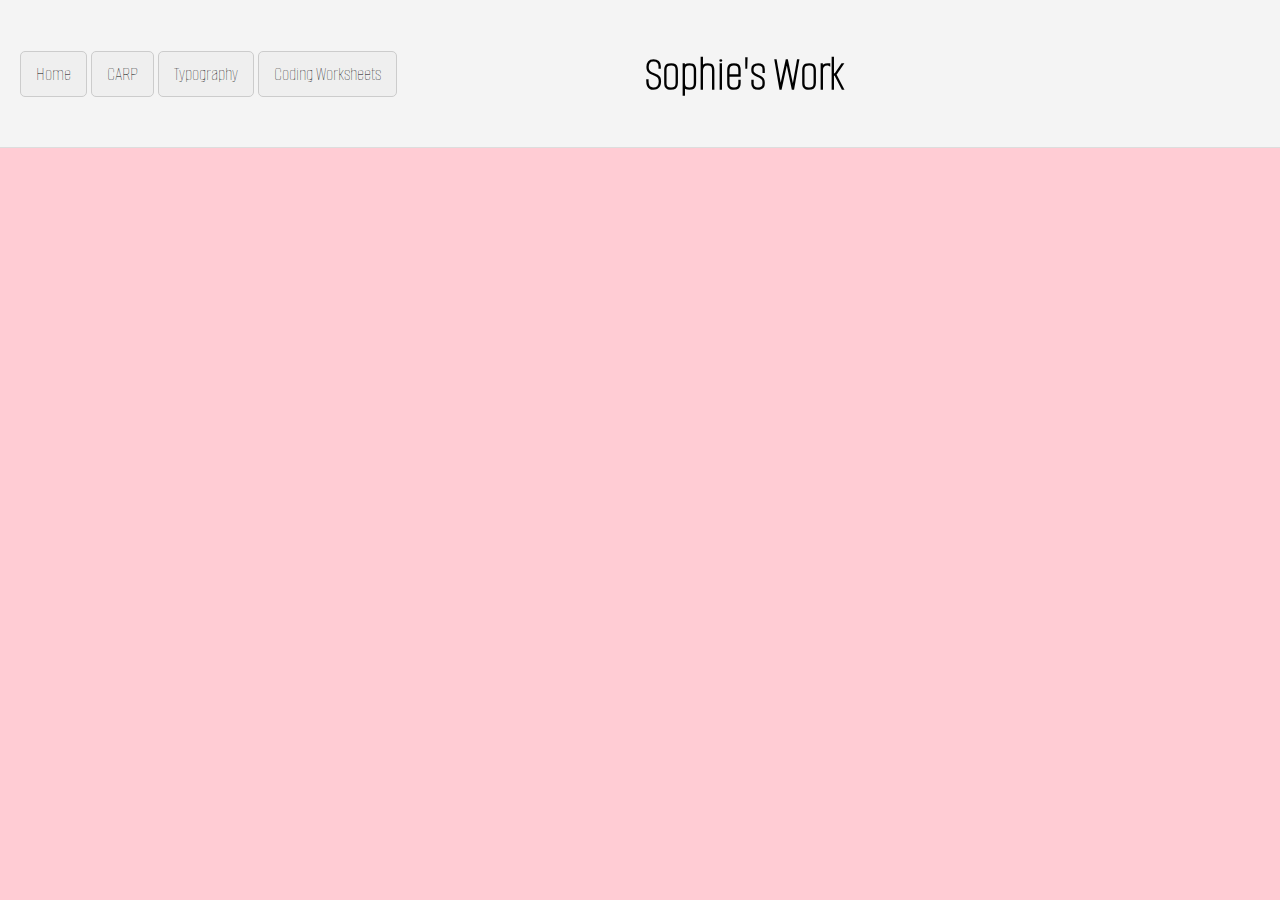
==== CARP.html @ 99b62e33 "working buttons" ====
<!DOCTYPE html>
<html lang="en">
<head>
    <meta charset="UTF-8">
    <meta name="viewport" content="width=device-width, initial-scale=1.0">
    <title>Document</title>
    <link rel="stylesheet" href="styles.css">
    
    <title>CARP Task</title>
</head>
<body>
    <header>
        <!-- Header banner -->
        <div>
    
            <div class="button-container">
                <button onclick="location.href='index.html'">Home</button>
                <button onclick="location.href='CARP.html'">CARP</button>
                <button onclick="location.href='Typography.html'">Typography</button>
                <button onclick="location.href='Codingsheets.html'">Coding Worksheets</button>
            </div>
    
            

        </div>
             <h1 class="title">Sophie's Work</h1>

       

    </header>




</body>
</html>
---- styles.css ----
@import url('https://fonts.googleapis.com/css2?family=Alumni+Sans+Pinstripe:ital@0;1&family=Comic+Neue:ital,wght@0,300;0,400;0,700;1,300;1,400;1,700&display=swap');
@import url('https://fonts.googleapis.com/css2?family=Alumni+Sans+Pinstripe:ital@0;1&family=Comic+Neue:ital,wght@0,300;0,400;0,700;1,300;1,400;1,700&family=Jaldi:wght@400;700&display=swap');

body{
    margin: 0;
    padding: 0;
    background-color: #ffccd4;
}


.title{
    text-align: center;
    font-family: 'Alumni Sans Pinstripe', sans-serif;
    font-size:50px;
    display:inline;
    padding-left:20%;

}

header{
    display: flex;
    align-items: center;
    position: relative;
    padding: 10px 20px;
    background-color: #f4f4f4;
    border-bottom: 1px solid #ddd;

}

.header-background{
    background-color: white;  
}

.head{
    margin-top:10px;
}

button{
    font-family:'Alumni Sans Pinstripe', sans-serif;
    font-style: bold;
    font-size: 20px;
    padding: 10px 15px;
    cursor: pointer;
    border: 1px solid #ccc;
    border-radius: 5px;
}

button:hover {
    background-color: #ADD8E6;
    transform: translateY(2px);
    
}

ul{
    display:flex;
}

.section-1{
    display:flex;
    margin-top:30px;
}

main{
    font-family:'Jaldi', 'sans-serif';
}

h2{
    font-size:30px;
    width:70%;
    text-align:center;

}

img{
    float:left;
    width:40%;
    margin-left:100px;
    margin-right:100px;
}

.summary-right{
    float:right;
    width:50%;
    margin-right:150px;
}

.section-2{
    display:flex;
    margin-top:30px;
}

.summary-left{
    float:left;
    width:50%;
    margin-left:150px;
}



p{
    text-indent:40px;
    font-size:20px;
}

.review{
    margin-left:150px;
    margin-right:150px;
}

h1{
    font-size:40px;
    text-align:center;
}
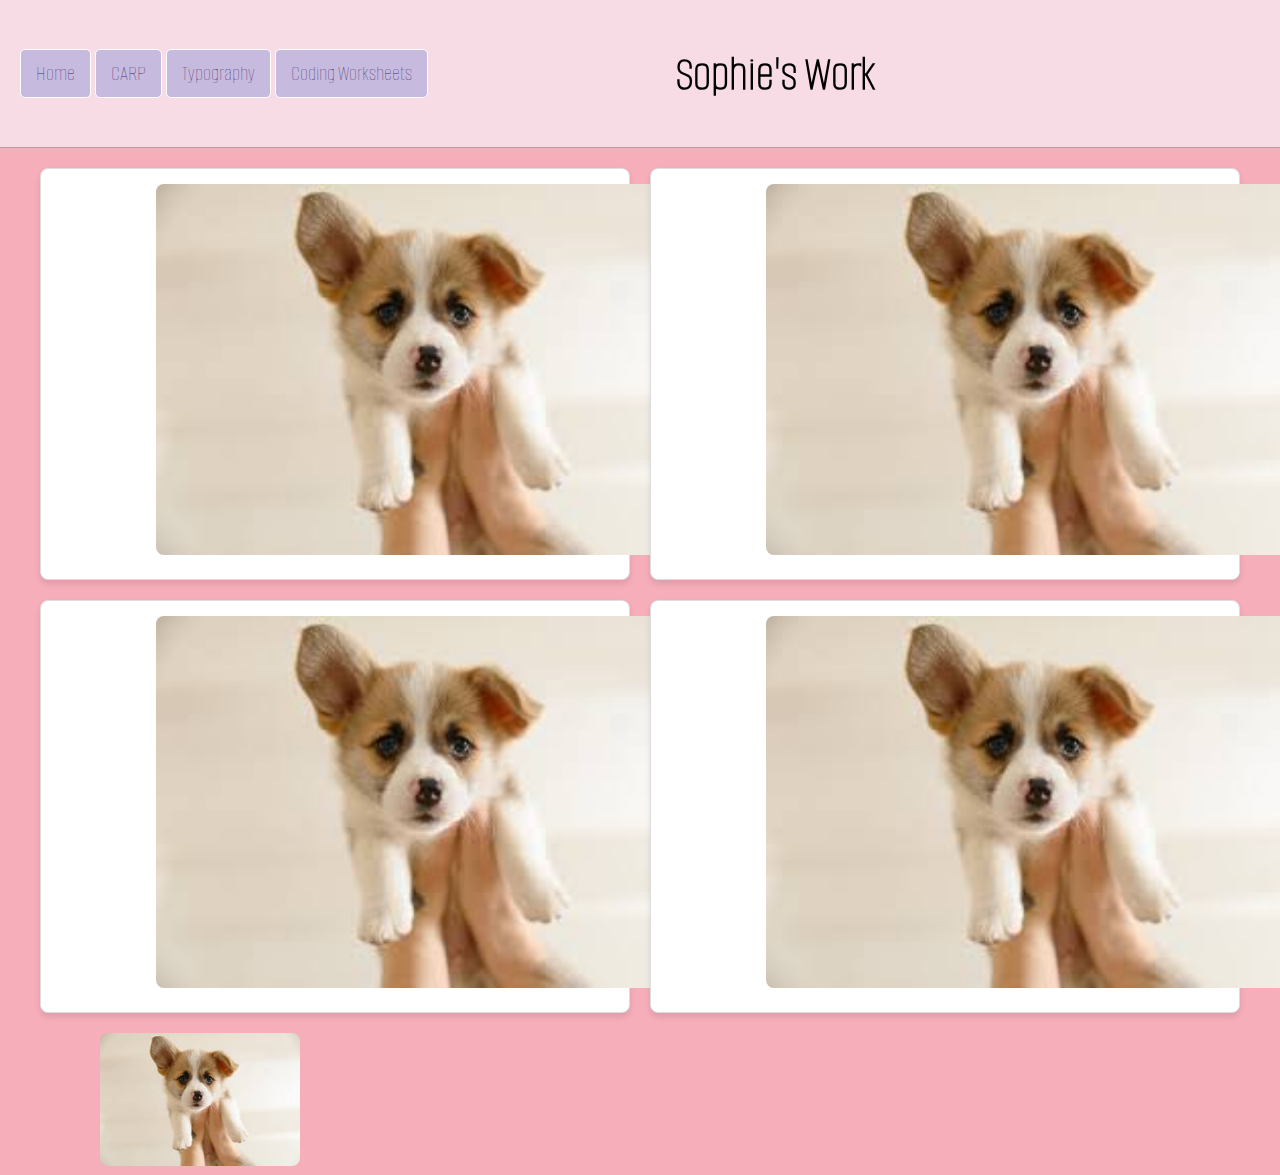
==== commit 091aeab7: "CARP layout" ====
--- a/CARP.html
+++ b/CARP.html
@@ -29,6 +29,50 @@
 
     </header>
 
+    <main>
+        <div class="poster-grid">
+            <!-- Poster 1 -->
+            <div class="poster">
+                <img src="images/placepuppy.jpeg" alt="Poster 1">
+                <div class="poster-content">
+                    <h2>Poster Title 1</h2>
+                    <p>Description for poster 1 goes here.</p>
+                </div>
+            </div>
+
+            <!-- Poster 2 -->
+            <div class="poster">
+                <img src="images/placepuppy.jpeg" alt="Poster 2">
+                <div class="poster-content">
+                    <h2>Poster Title 2</h2>
+                    <p>Description for poster 2 goes here.</p>
+                </div>
+            </div>
+
+            <!-- Poster 3 -->
+            <div class="poster">
+                <img src="images/placepuppy.jpeg" alt="Poster 3">
+                <div class="poster-content">
+                    <h2>Poster Title 3</h2>
+                    <p>Description for poster 3 goes here.</p>
+                </div>
+            </div>
+
+            <!-- Poster 4 -->
+            <div class="poster">
+                <img src="images/placepuppy.jpeg" alt="Poster 4">
+                <div class="poster-content">
+                    <h2>Poster Title 4</h2>
+                    <p>Description for poster 4 goes here.</p>
+                </div>
+            </div>
+        </div>
+
+        <img class="colour-scheme" src="images/placepuppy.jpeg" alt="colour scheme">
+
+    </main>
+
+
 
 
 
--- a/styles.css
+++ b/styles.css
@@ -2,10 +2,11 @@
 @import url('https://fonts.googleapis.com/css2?family=Alumni+Sans+Pinstripe:ital@0;1&family=Comic+Neue:ital,wght@0,300;0,400;0,700;1,300;1,400;1,700&display=swap');
 @import url('https://fonts.googleapis.com/css2?family=Alumni+Sans+Pinstripe:ital@0;1&family=Comic+Neue:ital,wght@0,300;0,400;0,700;1,300;1,400;1,700&family=Jaldi:wght@400;700&display=swap');
 
+/* all pages */
 body{
     margin: 0;
     padding: 0;
-    background-color: #ffccd4;
+    background-color: #f6aebb;
 }
 
 
@@ -23,14 +24,11 @@
     align-items: center;
     position: relative;
     padding: 10px 20px;
-    background-color: #f4f4f4;
-    border-bottom: 1px solid #ddd;
-
-}
-
-.header-background{
-    background-color: white;  
-}
+    background-color: #f7dce5;
+    border-bottom: 1px solid #e983a3;
+
+}
+
 
 .head{
     margin-top:10px;
@@ -39,16 +37,20 @@
 button{
     font-family:'Alumni Sans Pinstripe', sans-serif;
     font-style: bold;
-    font-size: 20px;
+    font-size: 22px;
     padding: 10px 15px;
     cursor: pointer;
-    border: 1px solid #ccc;
+    border: 0.5px solid #ffff;
     border-radius: 5px;
+    background-color: #c6bade;
+    color:#442965;
+ 
 }
 
 button:hover {
-    background-color: #ADD8E6;
+    background-color: #4a3267;
     transform: translateY(2px);
+    color:#c6bade;
     
 }
 
@@ -56,13 +58,26 @@
     display:flex;
 }
 
+footer{
+    background-color: #f7dce5;
+    height:40px;
+    text-align:center;
+    font-family:'jaldi',sans-serif;
+    font-size: x-small;
+
+}
+
+/* home layout */
 .section-1{
     display:flex;
     margin-top:30px;
+    margin-bottom:30px;
+   
 }
 
 main{
     font-family:'Jaldi', 'sans-serif';
+
 }
 
 h2{
@@ -73,42 +88,160 @@
 }
 
 img{
-    float:left;
-    width:40%;
+    width:100%;
+    height:auto;
     margin-left:100px;
     margin-right:100px;
+    border-radius:8px;
 }
 
 .summary-right{
-    float:right;
     width:50%;
-    margin-right:150px;
+    margin-left:100px;
+    text-align:right;
 }
 
 .section-2{
     display:flex;
     margin-top:30px;
+    justify-content: stretch;
+    background-color: #f4a3b2;;
+    border-bottom: 1px solid #e983a3;
+    border-top: 1px solid #e983a3;
+    margin-bottom: 20px;
+    margin-top: 20px;
 }
 
 .summary-left{
-    float:left;
     width:50%;
     margin-left:150px;
-}
-
-
+    
+
+}
 
 p{
     text-indent:40px;
     font-size:20px;
 }
 
+.review-background{
+    background-color:#f4a3b2;
+    border-top: 1px solid #e983a3;
+}
+
 .review{
     margin-left:150px;
     margin-right:150px;
+
 }
 
 h1{
     font-size:40px;
     text-align:center;
-}+}
+
+.container {
+    display: flex;
+    flex-wrap: wrap;
+    align-items: center;
+    gap: 20px; 
+    flex-direction: column;
+}
+
+@media screen and (max-width: 600px) {
+    .container {
+        flex-direction: column; 
+        align-items: flex-start
+    }
+}
+
+
+
+
+
+/* posters */
+.poster-grid {
+    display: grid;
+    gap: 20px;
+    padding: 20px;
+    max-width: 1200px;
+    margin: 0 auto;
+    grid-template-columns: repeat(auto-fit, minmax(250px, 1fr));
+}
+
+
+@media screen and (min-width: 768px) {
+    .poster-grid {
+        grid-template-columns: repeat(2, 1fr); 
+    }
+}
+
+
+.poster {
+    background-color: #fff;
+    border: 1px solid #ddd;
+    border-radius: 8px;
+    padding: 15px;
+    text-align: center;
+    box-shadow: 0 4px 6px rgba(0, 0, 0, 0.1);
+    transition: transform 0.3s ease, box-shadow 0.3s ease;
+}
+
+.poster:hover {
+    transform: scale(1.05); 
+    box-shadow: 0 8px 12px rgba(0, 0, 0, 0.2); 
+}
+
+
+
+.poster img {
+    width: 100%;
+    height: auto;
+    border-radius: 8px;
+}
+
+
+.poster h2 {
+    margin: 10px 0;
+    font-size: 1.5em;
+    color: #222;
+}
+
+
+.poster p {
+    font-size: 1em;
+    color: #666;
+}
+
+
+.poster:hover .poster-content {
+    opacity: 1; 
+    visibility: visible;
+    transform: scale(1); 
+}
+
+.poster-content {
+    position: absolute;
+    top: 0;
+    left: 0;
+    right: 0;
+    bottom: 0;
+    display: flex;
+    flex-direction: column;
+    align-items: center;
+    justify-content: center;
+    background: rgba(0, 0, 0, 0.6); 
+    color: #fff;
+    opacity: 0;
+    visibility: hidden; 
+    transform: scale(0.95); 
+    transition: opacity 0.3s ease, visibility 0.3s ease, transform 0.3s ease;
+}
+
+.colour-scheme {
+    max-width:200px;
+    height:auto;
+    border-radius:8px;
+    align-items:center;
+    justify-content:center;
+}
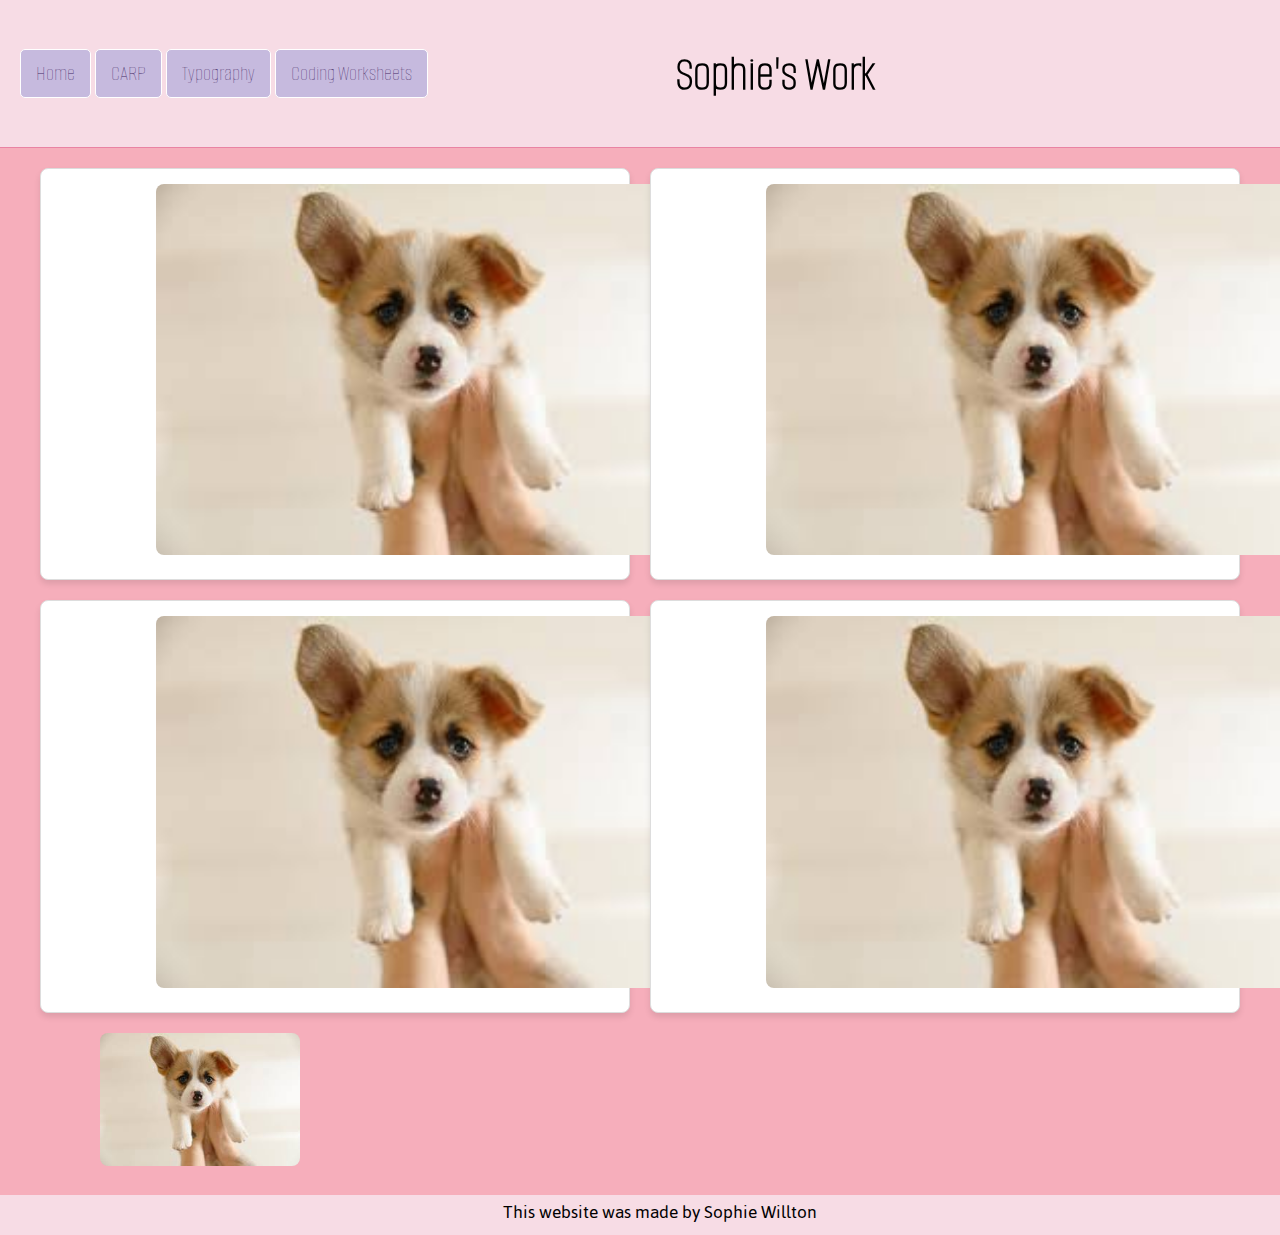
==== commit 5d36bd4f: "footers" ====
--- a/CARP.html
+++ b/CARP.html
@@ -72,9 +72,10 @@
 
     </main>
 
+</body>
 
+<footer>
+    <p>This website was made by Sophie Willton</p>
+</footer>
 
-
-
-</body>
 </html>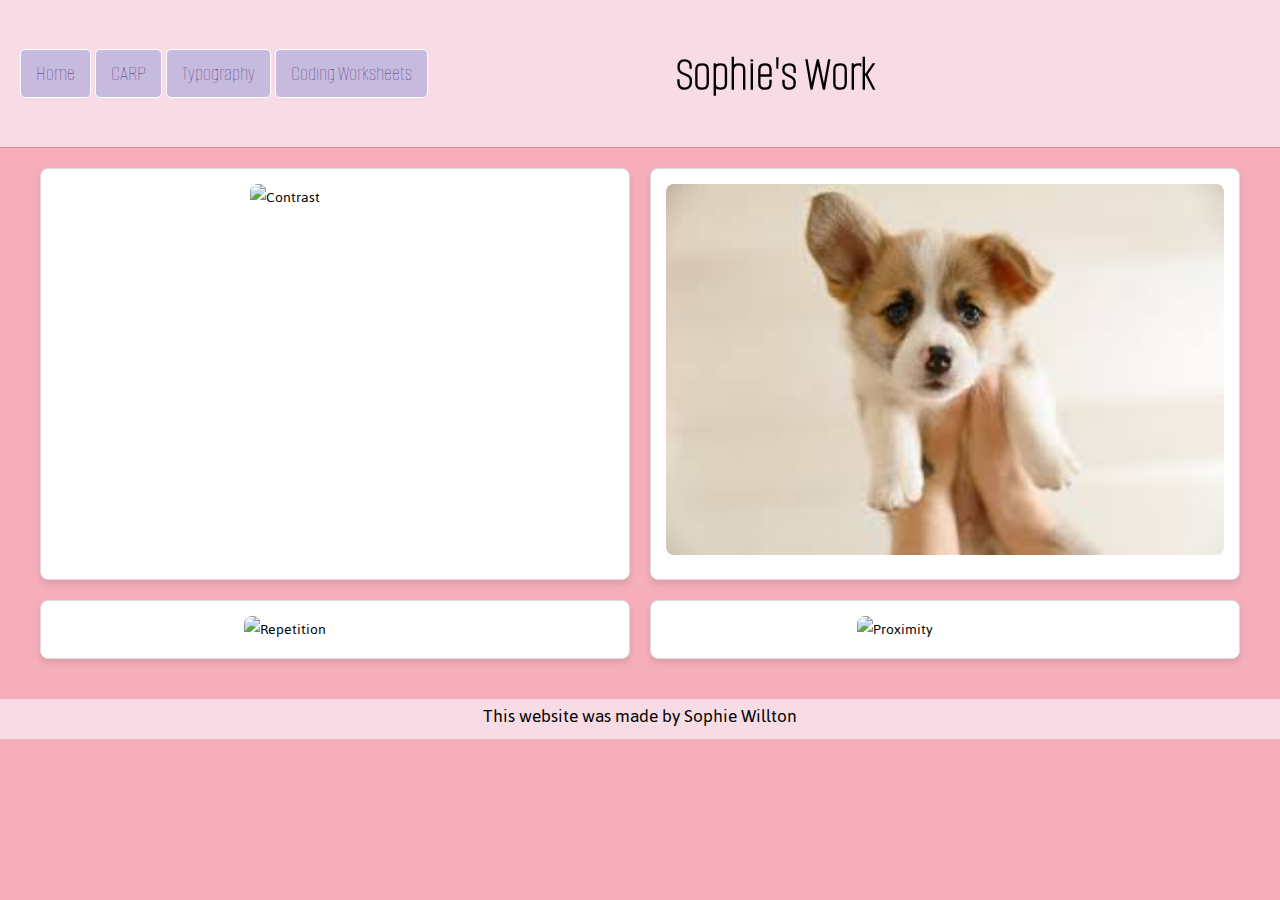
==== commit a6e14613: "CARP images" ====
--- a/CARP.html
+++ b/CARP.html
@@ -33,42 +33,41 @@
         <div class="poster-grid">
             <!-- Poster 1 -->
             <div class="poster">
-                <img src="images/placepuppy.jpeg" alt="Poster 1">
+                <img src="Contrast.jpg" alt="Contrast">
                 <div class="poster-content">
-                    <h2>Poster Title 1</h2>
+                    <h2>Contrast</h2>
                     <p>Description for poster 1 goes here.</p>
                 </div>
             </div>
 
             <!-- Poster 2 -->
             <div class="poster">
-                <img src="images/placepuppy.jpeg" alt="Poster 2">
+                <img src="images/placepuppy.jpeg" alt="Alignment">
                 <div class="poster-content">
-                    <h2>Poster Title 2</h2>
+                    <h2>Alignment</h2>
                     <p>Description for poster 2 goes here.</p>
                 </div>
             </div>
 
             <!-- Poster 3 -->
             <div class="poster">
-                <img src="images/placepuppy.jpeg" alt="Poster 3">
+                <img src="Repetition.jpg" alt="Repetition">
                 <div class="poster-content">
-                    <h2>Poster Title 3</h2>
+                    <h2>Repetition</h2>
                     <p>Description for poster 3 goes here.</p>
                 </div>
             </div>
 
             <!-- Poster 4 -->
             <div class="poster">
-                <img src="images/placepuppy.jpeg" alt="Poster 4">
+                <img src="Proximity.jpg" alt="Proximity">
                 <div class="poster-content">
-                    <h2>Poster Title 4</h2>
+                    <h2>Proximity</h2>
                     <p>Description for poster 4 goes here.</p>
                 </div>
             </div>
         </div>
 
-        <img class="colour-scheme" src="images/placepuppy.jpeg" alt="colour scheme">
 
     </main>
 
--- a/styles.css
+++ b/styles.css
@@ -36,7 +36,6 @@
 
 button{
     font-family:'Alumni Sans Pinstripe', sans-serif;
-    font-style: bold;
     font-size: 22px;
     padding: 10px 15px;
     cursor: pointer;
@@ -67,12 +66,21 @@
 
 }
 
+img{
+    width:100%;
+    height:auto;
+    margin-right:100px;
+    border-radius:8px;
+}
+
 /* home layout */
 .section-1{
     display:flex;
-    margin-top:30px;
-    margin-bottom:30px;
-   
+    /* margin-top:30px; */
+    margin-bottom: 20px;
+    margin-top: 20px;
+    align-items:center;
+    justify-content:center;
 }
 
 main{
@@ -82,29 +90,25 @@
 
 h2{
     font-size:30px;
-    width:70%;
+    width:80%;
     text-align:center;
 
 }
 
-img{
-    width:100%;
-    height:auto;
-    margin-left:100px;
-    margin-right:100px;
-    border-radius:8px;
-}
 
 .summary-right{
-    width:50%;
-    margin-left:100px;
-    text-align:right;
-}
+    /* width:50%; */
+    /* margin-left:100px; */
+    text-align:left;
+    margin-right:5%;
+}
+
 
 .section-2{
     display:flex;
     margin-top:30px;
-    justify-content: stretch;
+    align-items:center;
+    justify-content: center;
     background-color: #f4a3b2;;
     border-bottom: 1px solid #e983a3;
     border-top: 1px solid #e983a3;
@@ -120,7 +124,7 @@
 }
 
 p{
-    text-indent:40px;
+    text-indent:40x;
     font-size:20px;
 }
 
@@ -130,8 +134,8 @@
 }
 
 .review{
-    margin-left:150px;
-    margin-right:150px;
+    margin-left:10%;
+    margin-right:10%;
 
 }
 
@@ -155,8 +159,18 @@
     }
 }
 
-
-
+.home-img {
+    width:70%; 
+    height:auto;
+    /* margin-right:100px; */
+    margin-left: 10%;
+    border-radius:8px;
+    margin-top:20px;
+    margin-bottom:20px;
+    border: 1px solid #ddd;
+    position:relative;
+    max-width:fit-content;
+}
 
 
 /* posters */
@@ -178,6 +192,7 @@
 
 
 .poster {
+    position:relative;
     background-color: #fff;
     border: 1px solid #ddd;
     border-radius: 8px;
@@ -193,7 +208,6 @@
 }
 
 
-
 .poster img {
     width: 100%;
     height: auto;
@@ -204,13 +218,15 @@
 .poster h2 {
     margin: 10px 0;
     font-size: 1.5em;
-    color: #222;
+    color: #fff;
 }
 
 
 .poster p {
     font-size: 1em;
-    color: #666;
+    color: #fff;
+    padding-left: 3%;
+    padding-right: 3%;
 }
 
 
@@ -233,10 +249,10 @@
     background: rgba(0, 0, 0, 0.6); 
     color: #fff;
     opacity: 0;
-    visibility: hidden; 
     transform: scale(0.95); 
     transition: opacity 0.3s ease, visibility 0.3s ease, transform 0.3s ease;
 }
+    
 
 .colour-scheme {
     max-width:200px;
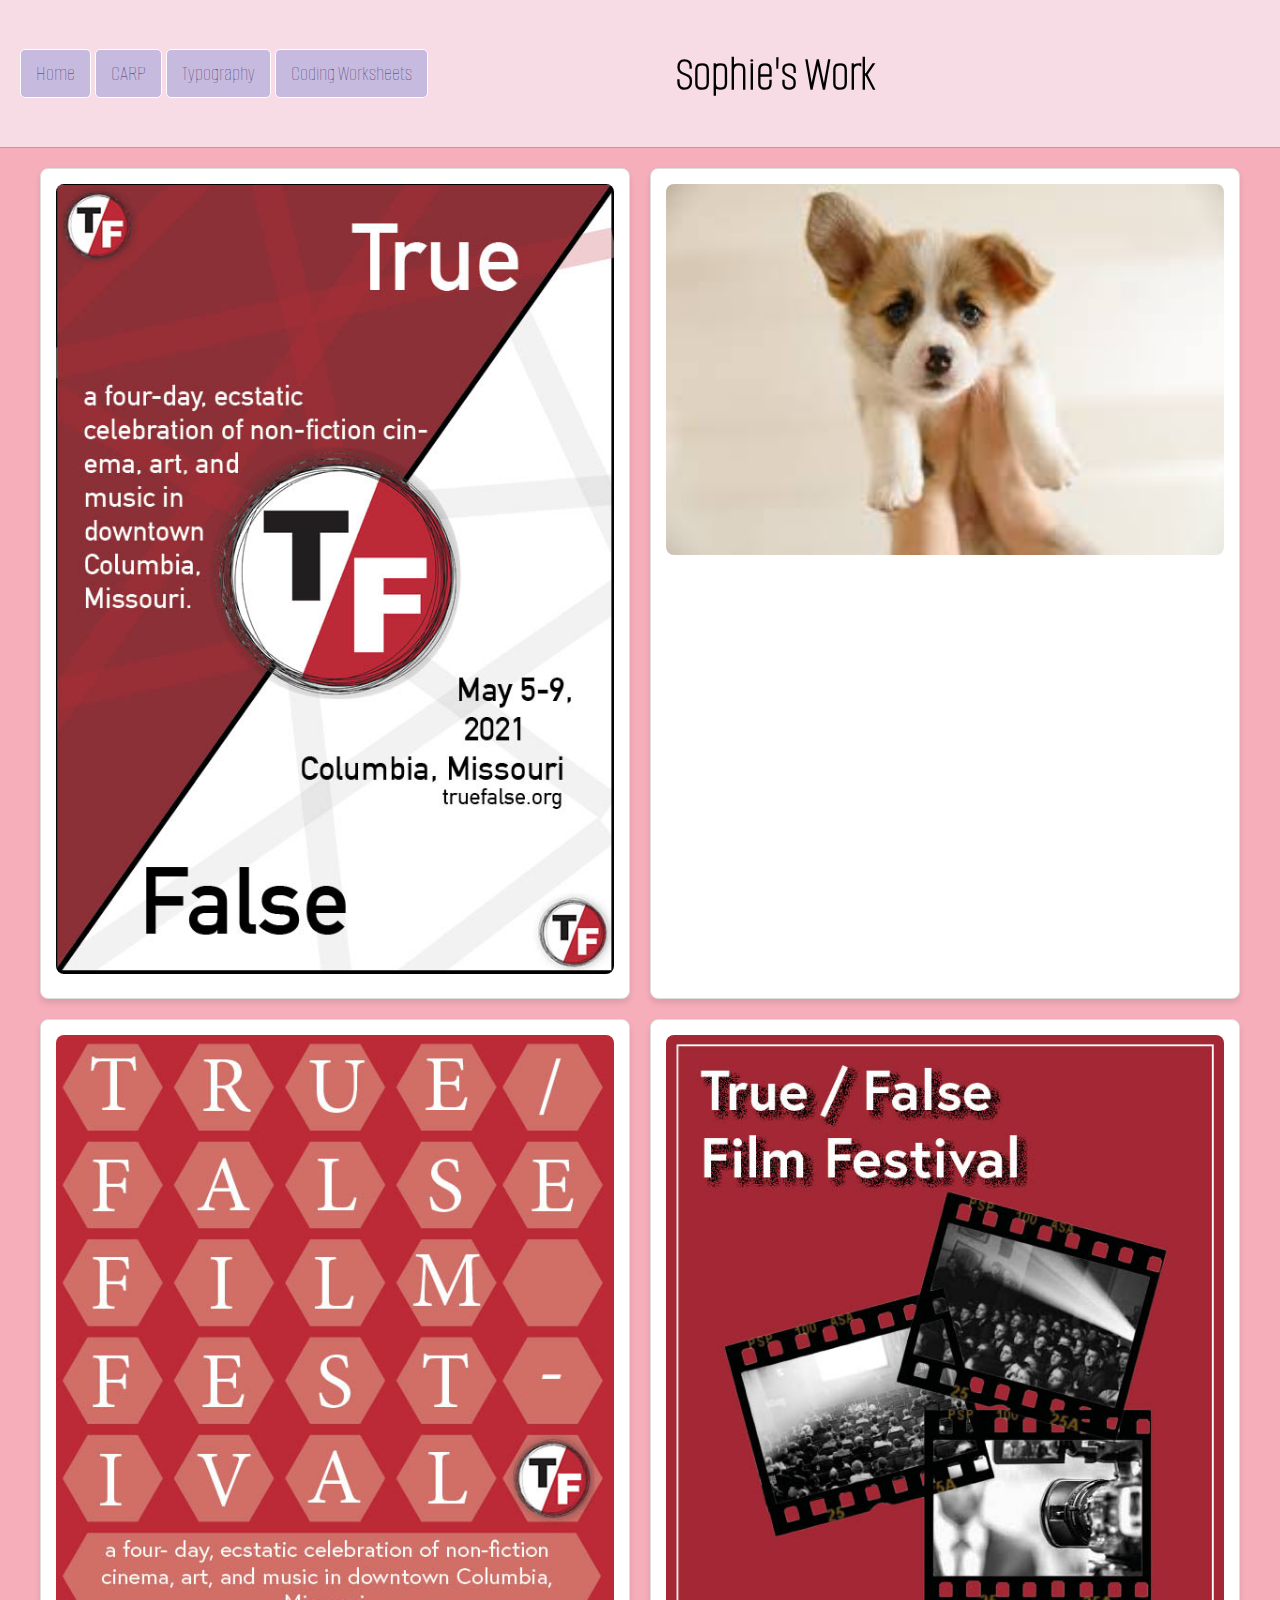
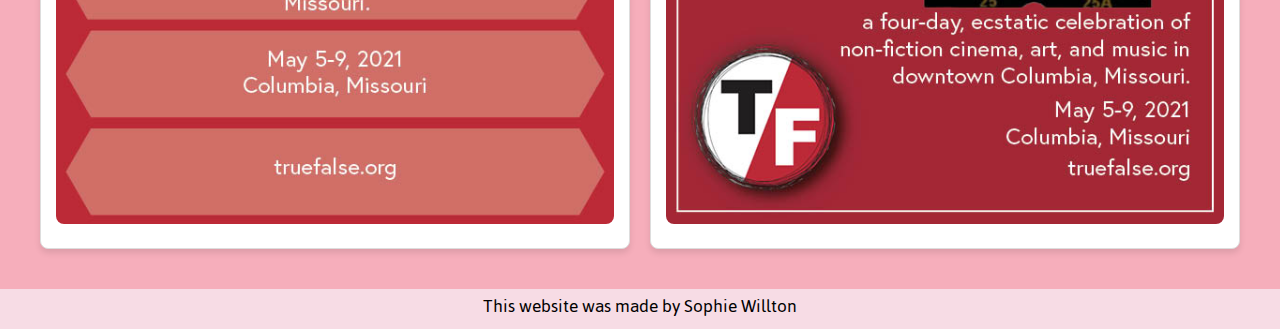
==== commit 2f472055: "Update CARP.html" ====
--- a/CARP.html
+++ b/CARP.html
@@ -33,7 +33,7 @@
         <div class="poster-grid">
             <!-- Poster 1 -->
             <div class="poster">
-                <img src="Contrast.jpg" alt="Contrast">
+                <img src="images/Contrast.jpg" alt="Contrast">
                 <div class="poster-content">
                     <h2>Contrast</h2>
                     <p>Description for poster 1 goes here.</p>
@@ -51,7 +51,7 @@
 
             <!-- Poster 3 -->
             <div class="poster">
-                <img src="Repetition.jpg" alt="Repetition">
+                <img src="images/Repetition.jpg" alt="Repetition">
                 <div class="poster-content">
                     <h2>Repetition</h2>
                     <p>Description for poster 3 goes here.</p>
@@ -60,7 +60,7 @@
 
             <!-- Poster 4 -->
             <div class="poster">
-                <img src="Proximity.jpg" alt="Proximity">
+                <img src="images/Proximity.jpg" alt="Proximity">
                 <div class="poster-content">
                     <h2>Proximity</h2>
                     <p>Description for poster 4 goes here.</p>
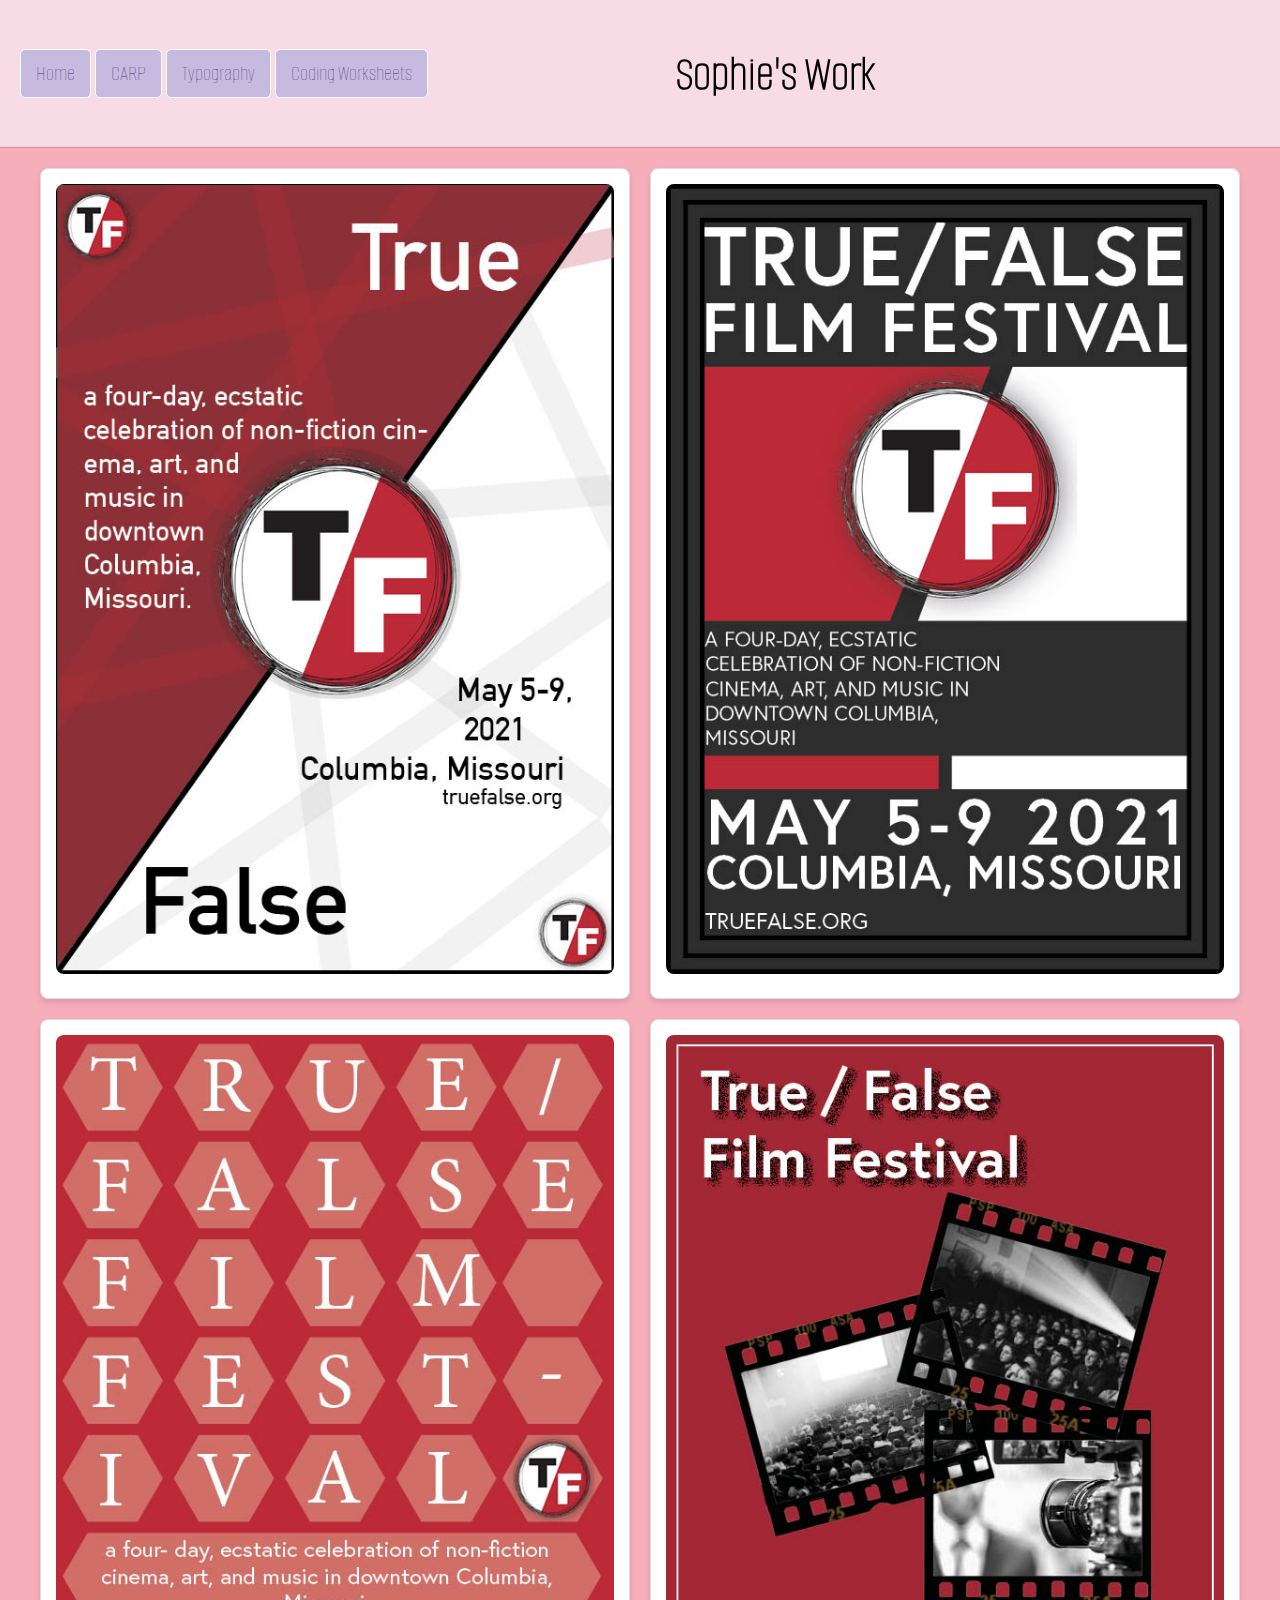
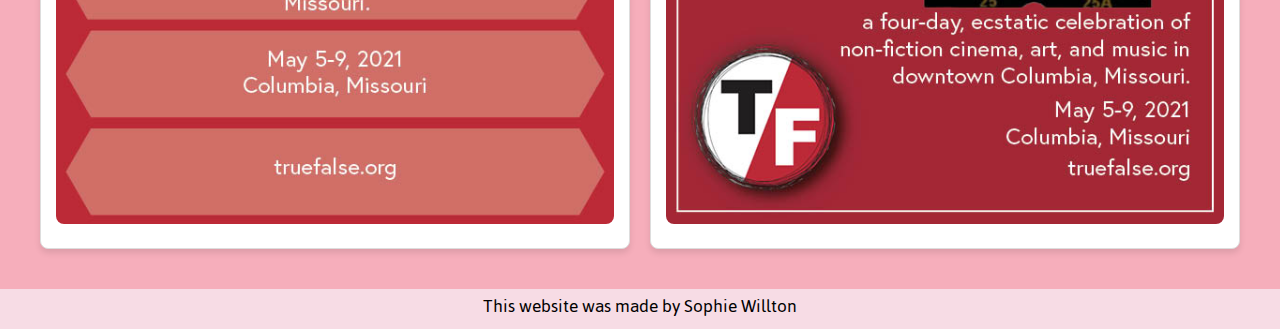
==== commit e32b40e1: "FINISHED" ====
--- a/CARP.html
+++ b/CARP.html
@@ -36,16 +36,27 @@
                 <img src="images/Contrast.jpg" alt="Contrast">
                 <div class="poster-content">
                     <h2>Contrast</h2>
-                    <p>Description for poster 1 goes here.</p>
+                    <p>Contrast within design is important to attract the reader to the design. 
+                        The idea behind contrast is to avoid similar elements on the page, if they 
+                        are not the same you must make them drastically different. To display this 
+                        principle, I split the page in half following the design of the logo, although 
+                        I flipped the white and red to be on opposite sides of the line to differ from 
+                        the logo. By splitting the background and elements, I was able to easily display 
+                        contrast on the page. </p>
                 </div>
             </div>
 
             <!-- Poster 2 -->
             <div class="poster">
-                <img src="images/placepuppy.jpeg" alt="Alignment">
+                <img src="images/alignment.jpg" alt="Alignment">
                 <div class="poster-content">
                     <h2>Alignment</h2>
-                    <p>Description for poster 2 goes here.</p>
+                    <p>The principle of alignment states that everything placed has a purpose and some 
+                        visual connection with another element on the page. Within my design, the information 
+                        about the event along with the website have been placed aligned along the left edge 
+                        of the poster, whereas the date, location and title of the event have been placed 
+                        aligned along the centre of the page. I have chosen to use two separate points of 
+                        alignment to help navigate the readers eyes to the most vital information.</p>
                 </div>
             </div>
 
@@ -54,7 +65,12 @@
                 <img src="images/Repetition.jpg" alt="Repetition">
                 <div class="poster-content">
                     <h2>Repetition</h2>
-                    <p>Description for poster 3 goes here.</p>
+                    <p>Repetition is the repeated use of elements including shapes, colours, fonts, 
+                        textures, graphic content, textures, etc. This principle helps strengthen the 
+                        unity throughout the page. For my design, I chose to repeat the polygon shape 
+                        to make the background appear similar to a beehive. The placement of each letter 
+                        within each shape, gives purpose to the polygons and helps connect the background 
+                        to the foreground.</p>
                 </div>
             </div>
 
@@ -63,7 +79,12 @@
                 <img src="images/Proximity.jpg" alt="Proximity">
                 <div class="poster-content">
                     <h2>Proximity</h2>
-                    <p>Description for poster 4 goes here.</p>
+                    <p>The principle of proximity states that all related content should be close to each 
+                        other to improve readability. These elements then become one visual unit rather than 
+                        multiple separate ones. For my design, I kept the proximity of the general information 
+                        close together. Since each part of information still belongs on its own line, the 
+                        readability is still good. To separate the different elements, I added the film strips 
+                        with old cinema photos.</p>
                 </div>
             </div>
         </div>
--- a/styles.css
+++ b/styles.css
@@ -152,12 +152,6 @@
     flex-direction: column;
 }
 
-@media screen and (max-width: 600px) {
-    .container {
-        flex-direction: column; 
-        align-items: flex-start
-    }
-}
 
 .home-img {
     width:70%; 
@@ -261,3 +255,4 @@
     align-items:center;
     justify-content:center;
 }
+
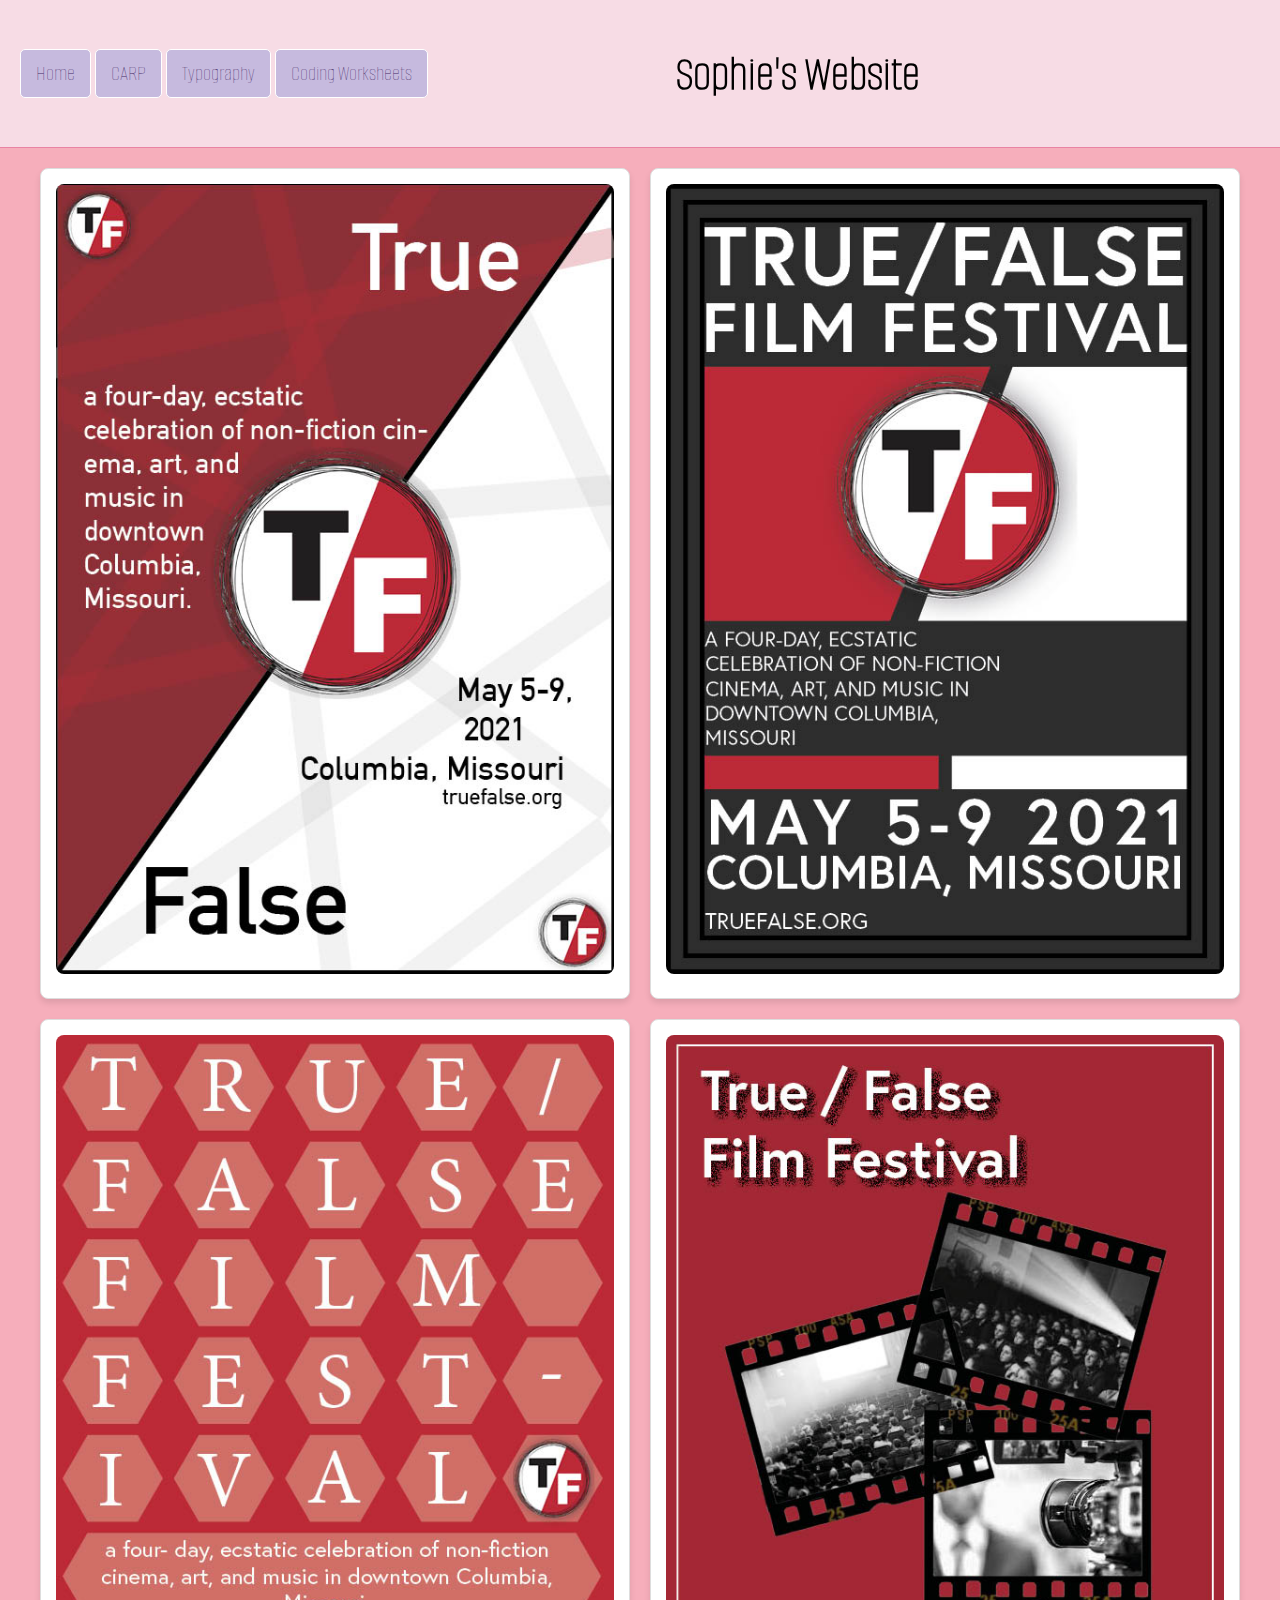
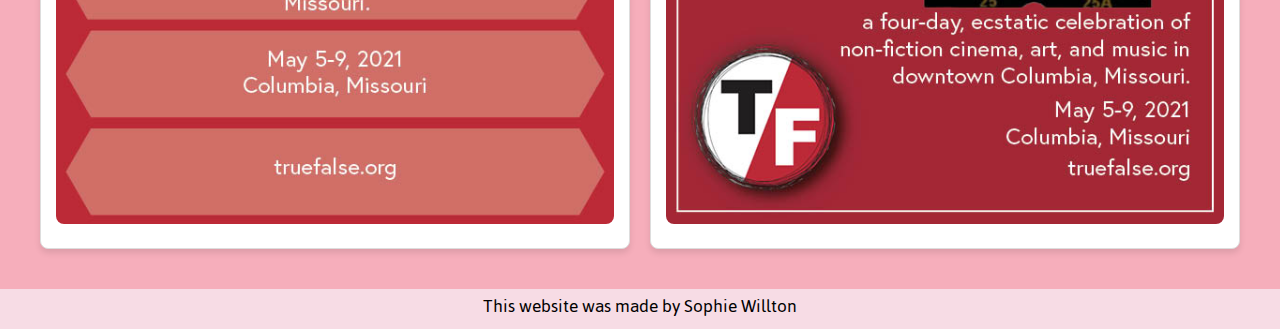
==== commit 6e12bfd9: "update title" ====
--- a/CARP.html
+++ b/CARP.html
@@ -23,7 +23,7 @@
             
 
         </div>
-             <h1 class="title">Sophie's Work</h1>
+             <h1 class="title">Sophie's Website</h1>
 
        
 
